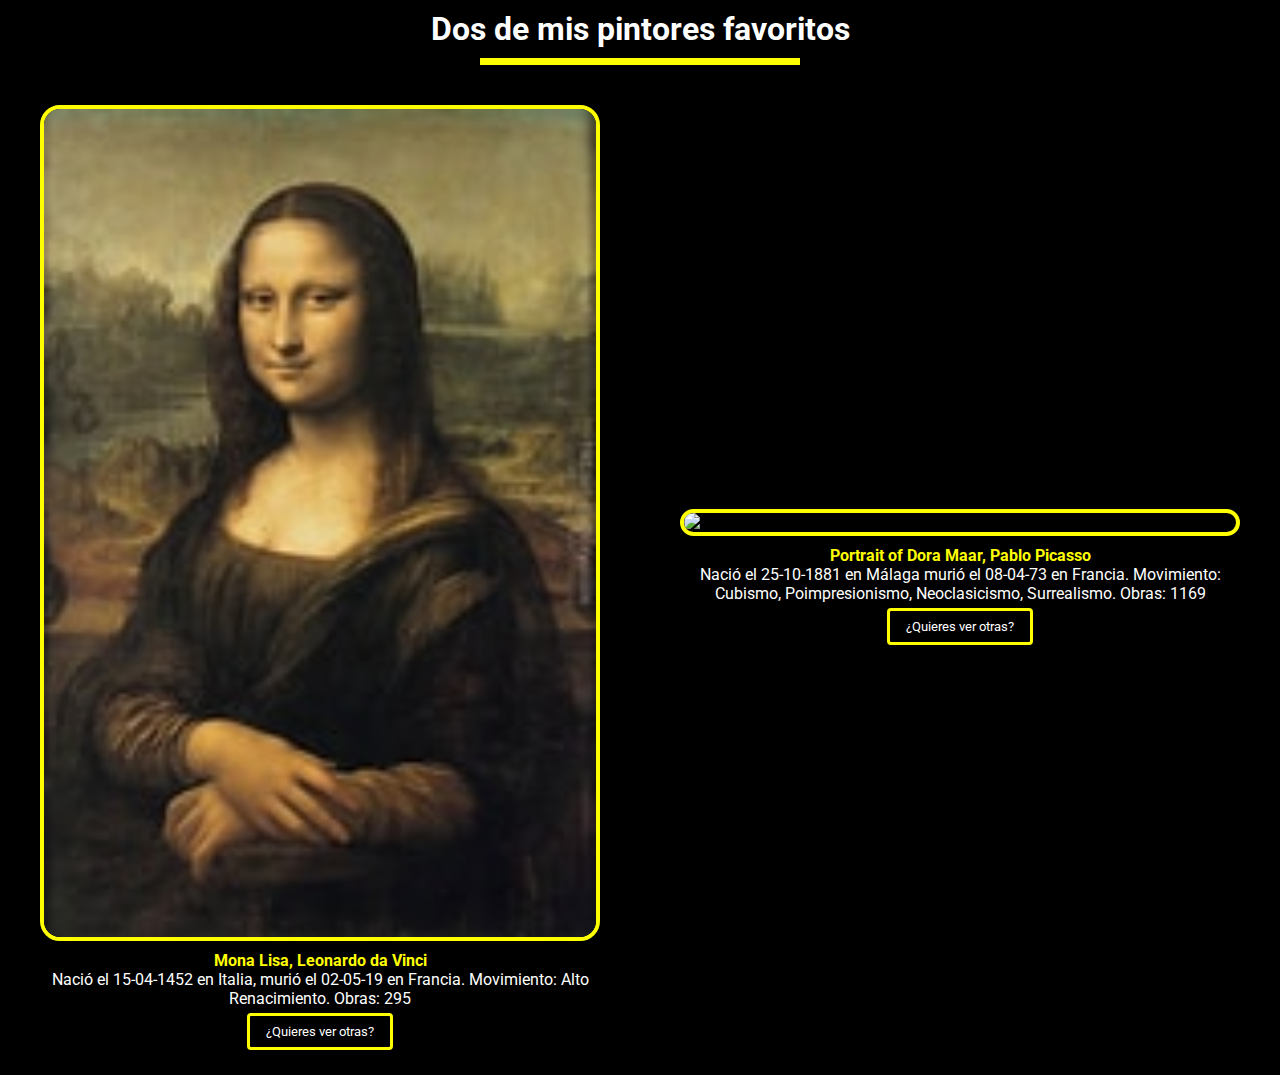
==== index.html @ 90e0f81c "'first'" ====
<!--
CB Tech - Create multiple modals on web page using single JS 
ver video en:
https://www.youtube.com/watch?v=Ifx85VUGQIY

-->

<!DOCTYPE html>
<html lang="en">
<head>
    <meta charset="UTF-8">
    <meta http-equiv="X-UA-Compatible" content="IE=edge">
    <meta name="viewport" content="width=device-width, initial-scale=1.0">
    <title>Multiple Modals on Web page</title>

    <link rel="stylesheet" href="style.css">
    

    <link href="https://fonts.googleapis.com/icon?family=Material+Icons" rel="stylesheet">
    <link rel="preconnect" href="https://fonts.googleapis.com">
    <link rel="preconnect" href="https://fonts.gstatic.com" crossorigin>
    <link href="https://fonts.googleapis.com/css2?family=Roboto:wght@300&display=swap" rel="stylesheet">
    
</head>

<body>

  <heading class="heading">
    <div class="title">
      <h1>Dos de mis pintores favoritos</h1>
      <div class="underline"></div>
    </div>
  </heading>

<main>
  <!-- pintor 1 -->
  <section class="obras1"> 
    <div class="section-center">      
      <article class="obras-item">
        <img src="./img1/leonardo1.jpg" alt="item" class="photo" />
        <div class="item-info">
          <h4>Mona Lisa, Leonardo da Vinci</h4>
          <p class="item-text">
            Nació el 15-04-1452 en Italia, murió el 02-05-19 en Francia. Movimiento: Alto Renacimiento. Obras: 295
          </p>
          <button class = "modal-open" data-modal="modal1">¿Quieres ver otras?</button>
          
        </div>
      </article>
    </div>
 </section>
    
<!-- Modal pintor 1 -->
    <div class="modal" id="modal1">
      <div class="modal-content">
        <div class="title">
          <button class ="modal-open"><a href ="./obras1.html">¿Quieres ver más?</a></button>
          <button class="link modal-close">Close Modal</button>
          <h1>Leonardo - Otras Pinturas Famosas</h1>         
        </div> 
      
        <div class="underline"></div>
      </div>

      <div class="section-center">    

            <article class="obras-item">
              <img src="./img1/leonardo2.jpg" alt="item" class="photo" />
              <div class="item-info"><h4>The Virgin of the Rocks</h4></div>             
            </article>

            <article class="obras-item">
              <img src="./img1/leonardo3.jpg" alt="item" class="photo" />
              <div class="item-info"><h4>Self Portrait </h4></div>                              
            </article>

            <article class="obras-item">
              <img src="./img1/leonardo4.jpg" alt="item" class="photo" />
              <div class="item-info"><h4>The Lady with an Ermine</h4></div>                              
            </article>

            <article class="obras-item">
              <img src="./img1/leonardo5.jpg" alt="item" class="photo" />
              <div class="item-info"><h4>Madonna and the Child</h4></div>              
            </article>
        
      </div>         
    </div>
        
     

  <!-- pintor 2 -->
  <section class="obras2"> 
    <div class="section-center">      
      <article class="obras-item">
        <img src="./img2/Picasso1.jpg" alt="item" class="photo" />
        <div class="item-info">
          <h4>Portrait of Dora Maar, Pablo Picasso</h4>
          <p class="item-text">
            Nació el 25-10-1881 en Málaga murió el 08-04-73 en Francia. Movimiento: Cubismo, Poimpresionismo, Neoclasicismo, Surrealismo. Obras: 1169
          </p>
          <button class = "modal-open" data-modal="modal2">¿Quieres ver otras?</button>
          
        </div>
      </article>
    </div>
 </section>
    
<!-- Modal pintor 2 -->
    <div class="modal" id="modal2">
      <div class="modal-content">
        <div class="title">
          <button class ="modal-open"><a href ="./obras2.html">¿Quieres ver más?</a></button>
          <button class="link modal-close">Close Modal</button>
          <h1>Picasso - Otras Pinturas Famosas</h1>         
        </div>       
        <div class="underline"></div>
      </div>

      <div class="section-center">    

            <article class="obras-item">
              <img src="./img2/picasso2.jpg" alt="item" class="photo" />
              <div class="item-info"><h4>The Maddona of the Carnation</h4></div>             
            </article>

            <article class="obras-item">
              <img src="./img2/picasso3.jpg" alt="item" class="photo" />
              <div class="item-info"><h4>The Last Supper</h4></div>                              
            </article>

            <article class="obras-item">
              <img src="./img2/picasso4.jpg" alt="item" class="photo" />
              <div class="item-info"><h4>The Lady with an Ermine</h4></div>                              
            </article>

            <article class="obras-item">
              <img src="./img2/picasso5.jpg" alt="item" class="photo" />
              <div class="item-info"><h4>Madonna and the Child</h4></div>              
            </article>
        
      </div>         
    </div>

</main>
<script src="ModalMultiple.js"></script>
    <!--script src="ModalMultiple1.js"></script>
    <script src="ModalMultiple2.js"></script-->

</body>
</html>
---- style.css ----
body {
    background: black;
}
* {
    margin: 0;
    padding: 0;
    font-family: 'Roboto', sans-serif;
}
a {
  text-decoration: none;
  display: inline;
  border: 0;
  padding: 0;
  margin: 0;
  color: white;
  text-transform: capitalize;
} 
.modal-open  {
  padding: 8px 16px;
  background: black;
  color: white;
  border: 3px solid yellow;
  border-radius: 4px;
  outline: none;
  margin-top: 5px;;
}  
.modal-close  {
  padding: 8px 16px;
  background: black;
  color: white;
  border: 3px solid yellow;
  border-radius: 4px;
  outline: none;
  margin-top: 5px;
}
main {
  width: 100vw;
  display: grid;
  grid-template-columns: 1fr 1fr;
  justify-content: center;
  align-items: center;
  margin: auto;
}
.heading {
    display: flex;
    flex-direction: column;
    justify-content: center;
    align-items: center;
    margin-top: 0px;
  }
  .title {
    text-align: left;
    display: flex;
    flex-direction: column;
    margin-bottom: 5px;
    margin-top: 10px;
    color: white;
  }
  .underline {
    width: 20rem;
    height: 0.10rem;
    background: yellow;
    margin: auto;
    margin-top: 10px;
    padding-top: 5px;
  
  }
.section-center {
  display: flex;
  flex-direction: column;
  flex-wrap: wrap;
  gap: 1rem;
  justify-items: center;
  align-items: center;
  padding-top: 10px;
  margin-bottom: 20px;
}
  .obras-item {
    padding: 5px;
    display: flex;
    flex-direction: column;
    max-width: 35rem;
    height: auto;
    margin-top: 10px;
  }
  .item-info {
      color: yellow;
      text-align: center;
    }
  .item-info p {
    color: white;
    font-size: 1rem;
  } 
  .photo {
    object-fit: cover;
    border: 0.25rem solid yellow;
    border-radius: 20px;
    margin: 10px 0;
  }
.modal {
    position: fixed;
    top: 0;
    left: 0;
    right: 0;
    bottom: 0;
    background: black;
    z-index: 2;
    display: none;
    animation: modal-open 3s;
}
.modal-content {
    background: black;
    margin-top: 10px;
    width: 100%;
    display: flex;
    flex-direction: column;
    align-items: center;
    justify-content: center;
    padding: 8px 24px;
    border-radius: 4px;
    z-index: 4px;
}
.modal-body {
    border: 1px black;
    background: black;
    color: white;
    padding: 15px 0;
}
.modal .section-center {
    display: grid;
    grid-template-columns: 1fr 1fr 1fr 1fr;
    margin: auto;
}
.modal .section-center .obras-item {
    padding: 5px;
    display: flex;
    flex-direction: column;
    flex-wrap: wrap;
    width: auto;
    margin-top: 10px;
  }
.modal .photo {
    height: 500px;
    object-fit: cover;
    border: 0.15rem solid yellow;
    border-radius: 20px;
    margin: 5px 0;
    width: 300px;
  }
.modal h1 {
  padding: 30px;
}
@keyframes modal-open {
    from {
        opacity: 0;
    }
    to {
        opacity: 1;
    }
}
@media screen and (max-width: 1500px) {
  #modal2 .section-center {
    display: grid;
    grid-template-columns: 1fr 1fr;
    gap: 0 1.25rem;    
  }
  .modal .photo {
    height: 400px;
  }
  .modal2 .photo {
    height: 300px;
  }
  #modal2 .title {
    display: flex;
    flex-direction: row;
  }
  #modal2 .modal-content .title h1 {
    display: none;
  }
  #modal2 .modal-content .underline {
    display: none;
  }
}
@media screen and (max-width: 1200px) {
  #modal1 .section-center {
    display: grid;
    grid-template-columns: 1fr 1fr;
    gap: 0 1.25rem;    
  }
  .modal .photo {
    height: 400px;
  }
  #modal1 .title {
    display: flex;
    flex-direction: row;
  }
  #modal1 .modal-content .title h1 {
    display: none;
  }
  #modal1 .modal-content .underline {
    display: none;
  }
}
@media screen and (max-width: 600px) {
  .section-center .obras-item {
    display: flex;
    flex-direction: column;
  }
}
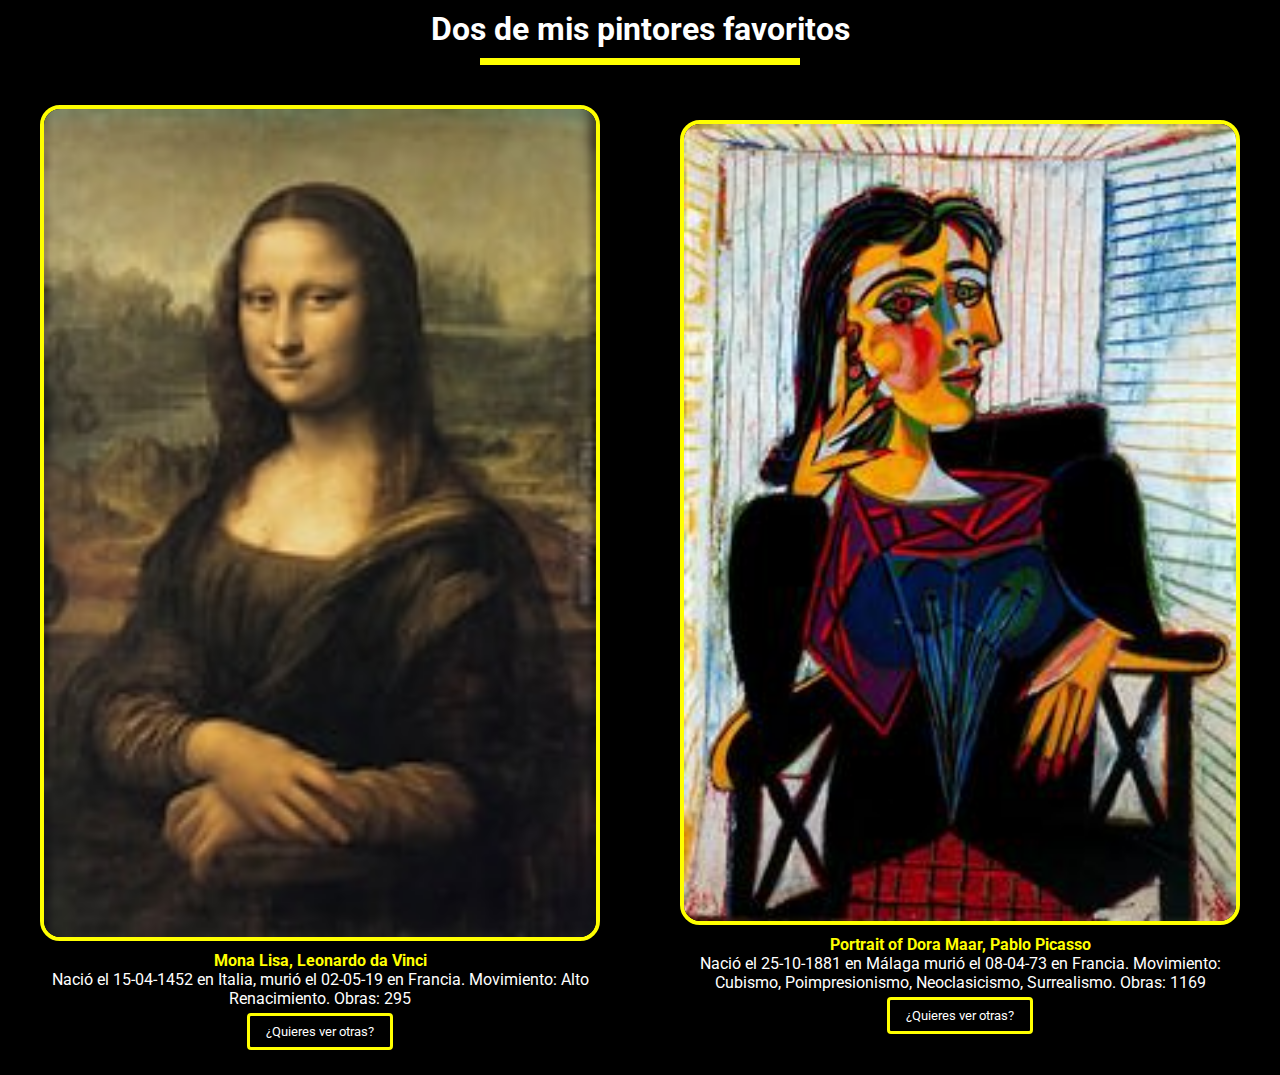
==== commit 95d27eab: "'foto'" ====
--- a/index.html
+++ b/index.html
@@ -93,7 +93,7 @@
   <section class="obras2"> 
     <div class="section-center">      
       <article class="obras-item">
-        <img src="./img2/Picasso1.jpg" alt="item" class="photo" />
+        <img src="./img2/picasso1.jpg" alt="item" class="photo" />
         <div class="item-info">
           <h4>Portrait of Dora Maar, Pablo Picasso</h4>
           <p class="item-text">
